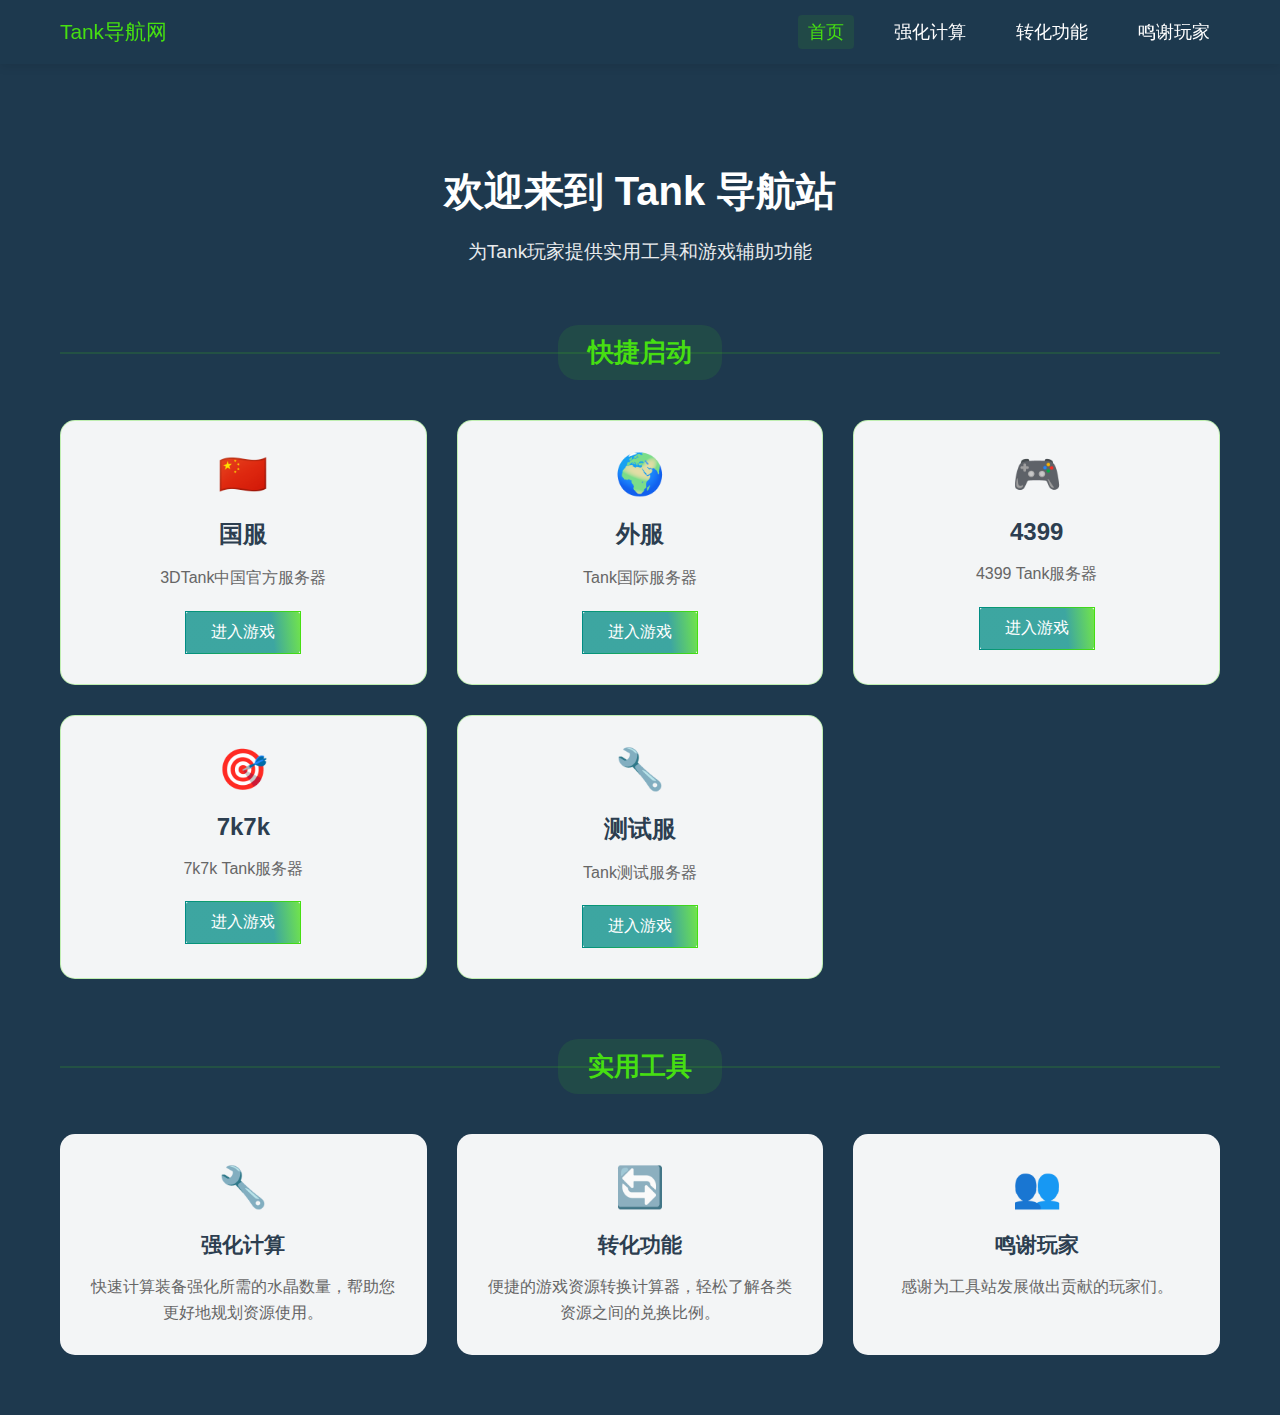
==== index.html @ 6dc04eba "文件" ====
<!DOCTYPE html>
<html lang="zh">
<head>
    <meta charset="UTF-8">
    <meta name="viewport" content="width=device-width, initial-scale=1.0">
    <title>TankiX工具站 - 首页</title>
    <style>
        * {
            margin: 0;
            padding: 0;
            box-sizing: border-box;
            font-family: 'Microsoft YaHei', sans-serif;
        }

        body {
            min-height: 100vh;
            color: #2c3e50;
            position: relative;
            background: #1e394e;
        }

        body::before {
            content: '';
            background: url(https://en.tankiwiki.com/images/ru/f/fe/Banner_img_alpha.png) no-repeat center -110px,
                        linear-gradient(180deg,#1e394ee6,#1e394ee6);
            width: 100%;
            height: 100%;
            position: absolute;
            top: 0;
            left: 0;
            opacity: .12;
            z-index: -1;
        }

        .container {
            max-width: 1200px;
            margin: 0 auto;
            padding: 20px;
        }

        .welcome-section {
            text-align: center;
            color: white;
            margin: 50px 0;
        }

        .welcome-title {
            font-size: 2.5em;
            margin-bottom: 20px;
        }

        .welcome-subtitle {
            font-size: 1.2em;
            opacity: 0.9;
            margin-bottom: 40px;
        }

        .features-grid {
            display: grid;
            grid-template-columns: repeat(auto-fit, minmax(300px, 1fr));
            gap: 30px;
            margin: 40px 0;
        }

        .feature-card {
            background: rgba(255, 255, 255, 0.95);
            padding: 30px;
            border-radius: 15px;
            text-align: center;
            transition: transform 0.2s ease;
        }

        .feature-card:hover {
            transform: translateY(-5px);
        }

        .feature-icon {
            font-size: 2.5em;
            color: #46df11;
            margin-bottom: 20px;
        }

        .feature-title {
            font-size: 1.3em;
            color: #2c3e50;
            margin-bottom: 15px;
        }

        .feature-description {
            color: #666;
            line-height: 1.6;
        }

        @media (max-width: 768px) {
            .welcome-title {
                font-size: 2em;
            }

            .welcome-subtitle {
                font-size: 1.1em;
            }

            .features-grid {
                grid-template-columns: 1fr;
                gap: 20px;
            }
        }

        .nav-bar {
            background: rgba(30, 57, 78, 0.95);
            padding: 15px 0;
            margin-bottom: 30px;
            box-shadow: 0 2px 10px rgba(0,0,0,0.1);
            position: sticky;
            top: 0;
            z-index: 100;
        }

        .nav-container {
            max-width: 1200px;
            margin: 0 auto;
            padding: 0 20px;
            display: flex;
            justify-content: space-between;
            align-items: center;
        }

        .nav-logo {
            color: #46df11;
            font-size: 1.3em;
            font-weight: 500;
            text-decoration: none;
        }

        .nav-logo:hover {
            color: #46df11;
            text-decoration: none;
            opacity: 0.9;
        }

        .nav-links {
            display: flex;
            gap: 30px;
            align-items: center;
        }

        .nav-link {
            color: #fff;
            text-decoration: none;
            font-size: 1.1em;
            padding: 5px 10px;
            border-radius: 4px;
            transition: all 0.2s ease;
        }

        .nav-link:hover {
            color: #46df11;
        }

        .nav-link.active {
            color: #46df11;
            background: rgba(70, 223, 17, 0.1);
        }

        .nav-mobile-toggle {
            display: none;
            cursor: pointer;
            color: #fff;
            font-size: 1.5em;
        }

        @media (max-width: 768px) {
            .nav-mobile-toggle {
                display: block;
            }

            .nav-links {
                display: none;
                position: absolute;
                top: 100%;
                left: 0;
                right: 0;
                background: rgba(30, 57, 78, 0.95);
                flex-direction: column;
                padding: 15px 0;
                gap: 15px;
            }

            .nav-links.active {
                display: flex;
            }

            .nav-link {
                width: 100%;
                text-align: center;
                padding: 10px;
            }
        }

        .server-links {
            display: grid;
            grid-template-columns: repeat(auto-fit, minmax(300px, 1fr));
            gap: 30px;
            margin: 40px 0;
        }

        .server-card {
            background: rgba(255, 255, 255, 0.95);
            padding: 30px;
            border-radius: 15px;
            text-align: center;
            transition: all 0.2s ease;
            border: 1px solid rgba(70, 223, 17, 0.3);
        }

        .server-card:hover {
            transform: translateY(-5px);
            border-color: #46df11;
        }

        .server-icon {
            font-size: 2.5em;
            color: #46df11;
            margin-bottom: 20px;
        }

        .server-title {
            font-size: 1.5em;
            color: #2c3e50;
            margin-bottom: 15px;
        }

        .server-description {
            color: #666;
            margin-bottom: 20px;
            line-height: 1.6;
        }

        .server-link {
            display: inline-block;
            padding: 10px 25px;
            background: url(https://en.tankiwiki.com/resources/assets/button_problem.png) no-repeat, 
                        linear-gradient(264.26deg, rgba(70, 223, 17, .75) 0, rgba(0, 140, 132, .75) 25%);
            border-radius: 6px;
            border: 1px solid;
            border-image: linear-gradient(to right, rgb(0 140 132), rgb(70 223 17));
            border-image-slice: 1;
            color: white;
            text-decoration: none;
            transition: opacity 0.2s ease;
        }

        .server-link:hover {
            opacity: 0.9;
            color: white;
        }

        .section-title {
            margin: 60px 0 30px 0;
            position: relative;
            text-align: center;
        }

        .section-title h2 {
            display: inline-block;
            background: rgba(70, 223, 17, 0.1);
            color: #46df11;
            padding: 10px 30px;
            border-radius: 20px;
            font-size: 1.6em;
            position: relative;
            z-index: 1;
        }

        .section-line {
            position: absolute;
            top: 50%;
            left: 0;
            right: 0;
            height: 1px;
            background: rgba(70, 223, 17, 0.3);
            transform: translateY(-50%);
            z-index: 0;
        }

        .server-links {
            margin-bottom: 40px;
        }

        @media (max-width: 768px) {
            .section-title {
                margin: 40px 0 20px 0;
            }

            .section-title h2 {
                font-size: 1.3em;
                padding: 8px 20px;
            }
        }
    </style>
</head>
<body>
    <nav class="nav-bar">
        <div class="nav-container">
            <a href="index.html" class="nav-logo">Tank导航网</a>
            <div class="nav-mobile-toggle">☰</div>
            <div class="nav-links">
                <a href="index.html" class="nav-link active">首页</a>
                <a href="upgrade.html" class="nav-link">强化计算</a>
                <a href="convert.html" class="nav-link">转化功能</a>
                <a href="thanks.html" class="nav-link">鸣谢玩家</a>
            </div>
        </div>
    </nav>

    <div class="container">
        <section class="welcome-section">
            <h1 class="welcome-title">欢迎来到 Tank 导航站</h1>
            <p class="welcome-subtitle">为Tank玩家提供实用工具和游戏辅助功能</p>
        </section>

        <!-- 快捷启动区域 -->
        <div class="section-title">
            <h2>快捷启动</h2>
            <div class="section-line"></div>
        </div>
        <div class="server-links">
            <div class="server-card">
                <div class="server-icon">🇨🇳</div>
                <h2 class="server-title">国服</h2>
                <p class="server-description">3DTank中国官方服务器</p>
                <a href="http://3dtank.com/play" target="_blank" class="server-link">进入游戏</a>
            </div>

            <div class="server-card">
                <div class="server-icon">🌍</div>
                <h2 class="server-title">外服</h2>
                <p class="server-description">Tank国际服务器</p>
                <a href="https://tankionline.com/play/" target="_blank" class="server-link">进入游戏</a>
            </div>

            <div class="server-card">
                <div class="server-icon">🎮</div>
                <h2 class="server-title">4399</h2>
                <p class="server-description">4399 Tank服务器</p>
                <a href="https://my.4399.com/yxtk/" target="_blank" class="server-link">进入游戏</a>
            </div>

            <div class="server-card">
                <div class="server-icon">🎯</div>
                <h2 class="server-title">7k7k</h2>
                <p class="server-description">7k7k Tank服务器</p>
                <a href="https://web.7k7k.com/games/3dtk/" target="_blank" class="server-link">进入游戏</a>
            </div>

            <div class="server-card">
                <div class="server-icon">🔧</div>
                <h2 class="server-title">测试服</h2>
                <p class="server-description">Tank测试服务器</p>
                <a href="https://test.tankionline.com/" target="_blank" class="server-link">进入游戏</a>
            </div>
        </div>

        <!-- 工具功能区域 -->
        <div class="section-title">
            <h2>实用工具</h2>
            <div class="section-line"></div>
        </div>
        <div class="features-grid">
            <div class="feature-card">
                <div class="feature-icon">🔧</div>
                <h2 class="feature-title">强化计算</h2>
                <p class="feature-description">快速计算装备强化所需的水晶数量，帮助您更好地规划资源使用。</p>
            </div>

            <div class="feature-card">
                <div class="feature-icon">🔄</div>
                <h2 class="feature-title">转化功能</h2>
                <p class="feature-description">便捷的游戏资源转换计算器，轻松了解各类资源之间的兑换比例。</p>
            </div>

            <div class="feature-card">
                <div class="feature-icon">👥</div>
                <h2 class="feature-title">鸣谢玩家</h2>
                <p class="feature-description">感谢为工具站发展做出贡献的玩家们。</p>
            </div>
        </div>
    </div>

    <script>
        document.querySelector('.nav-mobile-toggle').addEventListener('click', function() {
            document.querySelector('.nav-links').classList.toggle('active');
        });
    </script>
</body>
</html>
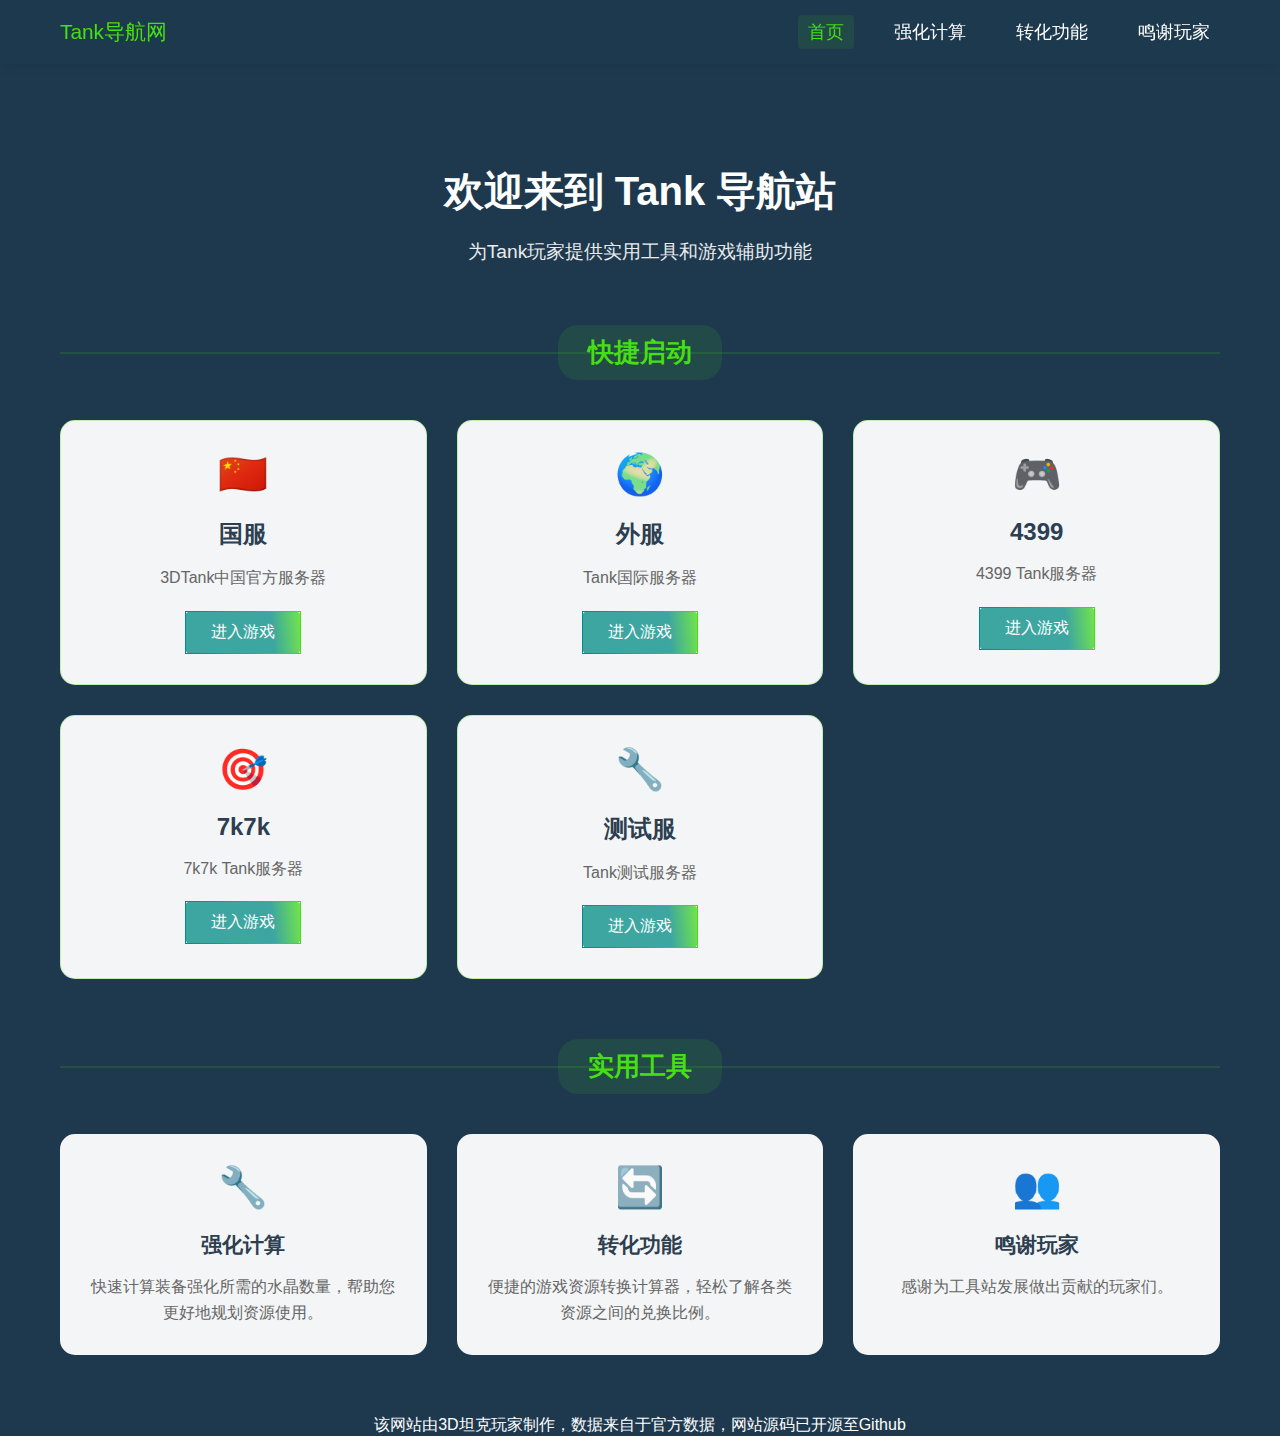
==== commit 567f1250: "更新" ====
--- a/index.html
+++ b/index.html
@@ -386,7 +386,9 @@
             </div>
         </div>
     </div>
-
+    <div class="version-info"  style="text-align: center; color:white">
+        <p>该网站由3D坦克玩家制作，数据来自于官方数据，网站源码已开源至Github</p>
+    </div>
     <script>
         document.querySelector('.nav-mobile-toggle').addEventListener('click', function() {
             document.querySelector('.nav-links').classList.toggle('active');
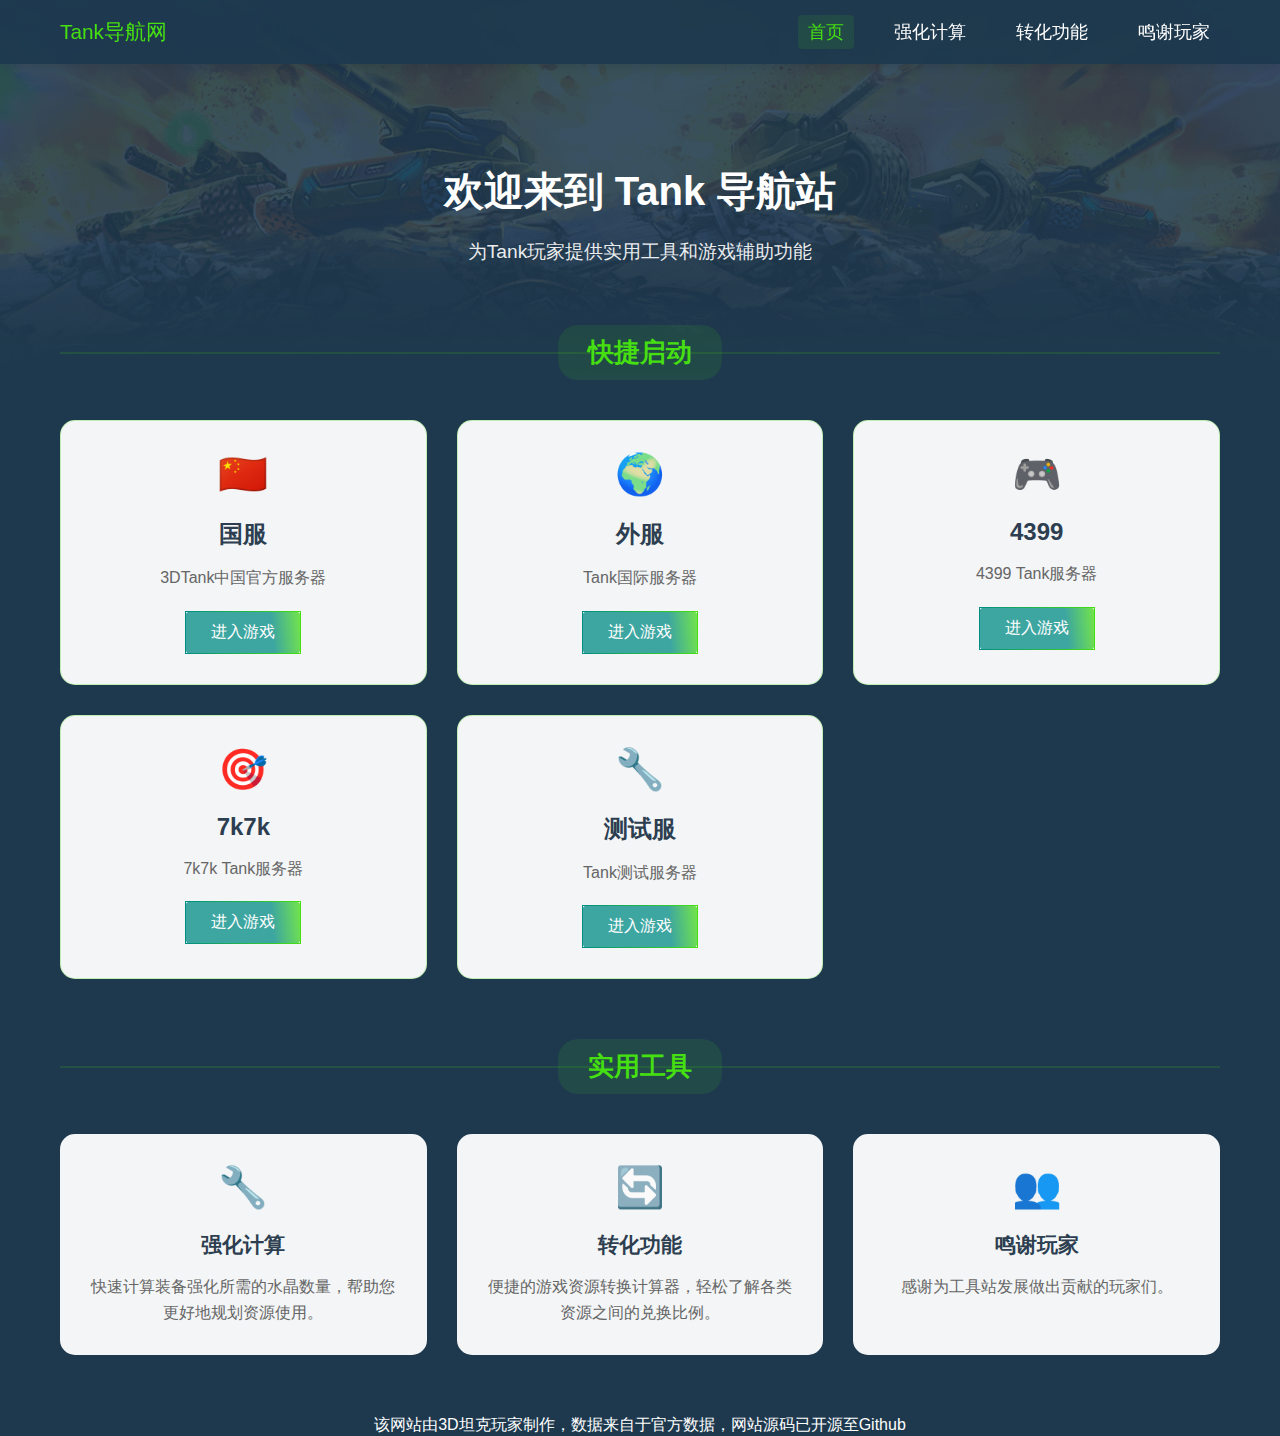
==== commit 81f63bcd: "更新" ====
--- a/index.html
+++ b/index.html
@@ -3,7 +3,7 @@
 <head>
     <meta charset="UTF-8">
     <meta name="viewport" content="width=device-width, initial-scale=1.0">
-    <title>TankiX工具站 - 首页</title>
+    <title>Tanki工具站 - 首页</title>
     <style>
         * {
             margin: 0;
@@ -12,6 +12,8 @@
             font-family: 'Microsoft YaHei', sans-serif;
         }
 
+
+        
         body {
             min-height: 100vh;
             color: #2c3e50;
@@ -21,7 +23,7 @@
 
         body::before {
             content: '';
-            background: url(https://en.tankiwiki.com/images/ru/f/fe/Banner_img_alpha.png) no-repeat center -110px,
+            background:url("[data-uri]